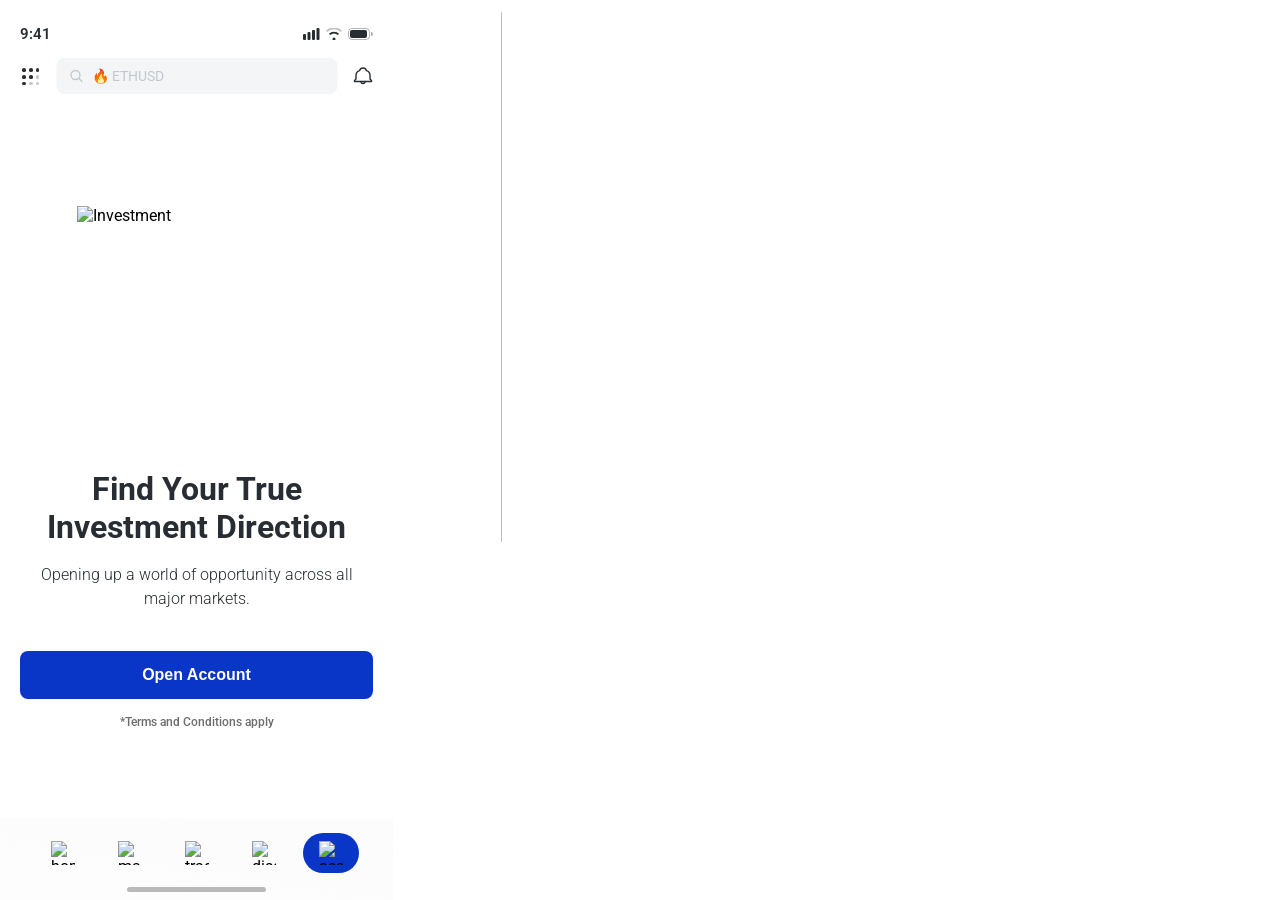
==== asset-prelogin.html @ dd7377da "Add files via upload" ====
<!DOCTYPE html>
<html lang="en">
<head>
  <meta charset="UTF-8">
  <meta name="viewport" content="width=393, initial-scale=1">
  <title>Asset – VT Markets</title>
  <link href="https://fonts.googleapis.com/css2?family=Roboto:wght@300;400;500;600;700;800&display=swap" rel="stylesheet">
  <link rel="stylesheet" href="components.css">
  <style>
    body {
    }
    .page-scroll { padding-bottom: 85px; }

    /* Background gradient ellipse */
    .bg-ellipse {
      position: absolute;
      left: -192px;
      top: 12px;
      width: 858px;
      height: 530px;
      overflow: hidden;
      pointer-events: none;
      z-index: 0;
    }
    .bg-ellipse img {
      width: 100%;
      height: 100%;
      object-fit: cover;
      transform: rotate(90deg) scaleY(-1);
      transform-origin: center;
    }

    /* Main content */
    .prelogin-content {
      position: relative;
      z-index: 1;
      display: flex;
      flex-direction: column;
      align-items: center;
      padding-top: 108px;
    }

    /* Rebate illustration */
    .rebate-wrap {
      width: 240px;
      height: 240px;
      position: relative;
      margin-bottom: 24px;
    }
    .rebate-wrap img {
      width: 100%;
      height: 100%;
      object-fit: contain;
    }

    /* Headline */
    .prelogin-title {
      font-size: 32px;
      font-weight: 700;
      line-height: 1.2;
      color: #282d34;
      text-align: center;
      width: 361px;
      margin-bottom: 16px;
    }

    /* Subtitle */
    .prelogin-subtitle {
      font-size: 16px;
      font-weight: 300;
      line-height: 1.5;
      color: #282d34;
      text-align: center;
      width: 321px;
    }

    /* CTA flows 40px below subtitle */
    .prelogin-cta {
      position: relative;
      z-index: 1;
      margin-top: 40px;
      padding: 0 20px;
      display: flex;
      flex-direction: column;
      gap: 16px;
      align-items: center;
    }
    .btn-open-account {
      width: 100%;
      height: 48px;
      background: #0a36c7;
      border: none;
      border-radius: 8px;
      font-size: 16px;
      font-weight: 600;
      color: #fff;
      cursor: pointer;
      display: flex;
      align-items: center;
      justify-content: center;
    }
    .btn-open-account:active { opacity: 0.85; }
    .prelogin-terms {
      font-size: 12px;
      font-weight: 500;
      color: rgba(30, 30, 30, 0.65);
      text-align: center;
    }
  </style>
</head>
<body>
<div class="page-scroll">

  <!-- Background ellipse -->
  <div class="bg-ellipse">
    <img src="images/prelogin-bg-ellipse.png" alt="">
  </div>

  <!-- Main content -->
  <div class="prelogin-content">
    <div class="rebate-wrap">
      <img src="images/prelogin-rebate.png" alt="Investment">
    </div>
    <h1 class="prelogin-title">Find Your True Investment Direction</h1>
    <p class="prelogin-subtitle">Opening up a world of opportunity across all major markets.</p>
  </div>

  <!-- CTA — 40px below subtitle -->
  <div class="prelogin-cta">
    <button class="btn-open-account" onclick="location.href='login.html'">Open Account</button>
    <p class="prelogin-terms">*Terms and Conditions apply</p>
  </div>

</div><!-- end page-scroll -->

  <script src="top-nav.js"></script>
  <script>TopNav.init({ showSearch: true, menuHref: 'profile-prelogin.html' });</script>
  <script src="bottom-nav.js"></script>
  <script>BottomNav.init('asset', 'prelogin');</script>
</body>
</html>
---- components.css ----
/* ═══════════════════════════════════════════════════════════
   VT Markets – Shared Reusable Components
   ═══════════════════════════════════════════════════════════ */

/* ── Base reset ── */
*, *::before, *::after { box-sizing: border-box; margin: 0; padding: 0; }
body {
  background: #fff;
  font-family: 'Roboto', sans-serif;
  width: 393px;
  min-height: 852px;
  overflow-x: hidden;
}
.page-scroll { padding-bottom: 90px; }

/* ══ Page tabs ══ */
.page-tabs {
  display: flex; align-items: center; padding: 16px 20px 0; gap: 0;
  overflow-x: auto; width: 393px; scrollbar-width: none;
}
.page-tabs::-webkit-scrollbar { display: none; }
.page-tab {
  font-size: 20px; font-weight: 600; color: #7a8699;
  line-height: 28px; padding: 0 12px; cursor: pointer;
  white-space: nowrap; position: relative; flex-shrink: 0;
}
.page-tab:first-child { padding-left: 0; }
.page-tab.active { font-weight: 600; color: #0a36c7; }
.page-tab .pt-dot,
.pt-dot {
  position: absolute; top: 2px; right: 4px;
  width: 4px; height: 4px; border-radius: 50%; background: #0a36c7;
}
/* Alias for trade.html style */
.pt-tab {
  font-size: 20px; font-weight: 600; line-height: 28px;
  color: #7a8699; cursor: pointer; position: relative;
}
.pt-tab.active { color: #0a36c7; }
.pt-tab .pt-dot {
  position: absolute; top: 3px; right: -8px;
  width: 4px; height: 4px; border-radius: 50%; background: #0a36c7;
}

/* ══ Portfolio / Equity hero section ══ */
.portfolio-section {
  padding: 16px 20px 0;
  border-bottom: 1px solid #f4f5f6;
}
.portfolio-header {
  display: flex; align-items: flex-start; justify-content: space-between;
}
.total-label {
  display: flex; align-items: center; gap: 5px;
  font-size: 14px; font-weight: 500; color: #7a8699;
}
.total-label img { width: 14px; height: 14px; }
.amount-row {
  display: flex; align-items: flex-end; gap: 5px; margin-top: 8px;
}
.amount-big {
  font-size: 26px; font-weight: 600; color: #282d34; line-height: 1;
}
.ccy-trigger {
  display: flex; align-items: center; gap: 5px;
  padding-bottom: 3px; font-size: 14px; font-weight: 600; color: #282d34;
  cursor: pointer;
}
.ccy-trigger svg { width: 8px; height: 8px; }
.pnl-row {
  display: flex; align-items: center; gap: 4px; margin-top: 8px;
  padding-bottom: 16px;
}
.pnl-label {
  font-size: 14px; font-weight: 500; color: #7a8699;
  border-bottom: 1px dashed #b6b6b6; line-height: 22px;
}
.pnl-value { font-size: 16px; font-weight: 500; color: #00b565; }
.pnl-arrow { width: 13px; height: 13px; }
.pnl-arrow svg { width: 13px; height: 13px; }
.deposit-btn {
  background: #0a36c7; border: none; border-radius: 8px;
  width: 88px; height: 40px; color: #fff;
  font-size: 14px; font-weight: 600; cursor: pointer;
  font-family: 'Roboto', sans-serif;
  display: flex; align-items: center; justify-content: center;
  flex-shrink: 0;
}

/* ══ Section header row ══ */
.section-row {
  display: flex; align-items: center;
  padding: 0 20px; height: 26px; margin-top: 32px;
}
.section-title {
  font-size: 18px; font-weight: 600; color: #1a1a1e; flex: 1;
}
.arrow-right {
  width: 20px; height: 20px; cursor: pointer;
  display: flex; align-items: center; justify-content: center;
}

/* ══ Quick links grid ══ */
.quick-links {
  display: flex; align-items: center; padding: 12px 0;
}
.ql-item {
  flex: 1; display: flex; flex-direction: column;
  align-items: center; gap: 8px; height: 56px;
  justify-content: center; cursor: pointer;
}
.ql-icon { width: 24px; height: 24px; object-fit: contain; }
.ql-label { font-size: 12px; font-weight: 500; color: #282d34; white-space: nowrap; }

/* ══ Banner / promo card ══ */
.banner-wrap { padding: 0 20px 0; overflow: hidden; }
.banner-inner {
  position: relative; display: flex; align-items: flex-start;
  gap: 12px; padding: 16px 0;
}
.banner-img { width: 70px; height: 70px; object-fit: contain; flex-shrink: 0; }
.banner-body { flex: 1; min-width: 0; }
.banner-cat { font-size: 12px; color: #7a8699; font-weight: 400; height: 12px; }
.banner-title-text {
  font-size: 14px; font-weight: 500; color: #282d34;
  margin-top: 8px; line-height: 1.4;
}
.banner-foot {
  display: flex; align-items: center; justify-content: space-between;
  margin-top: 8px;
}
.banner-dots { display: flex; gap: 2px; align-items: center; }
.b-dot { width: 2px; height: 2px; border-radius: 50%; background: #c2c7d0; }
.b-dot.on { width: 8px; height: 2px; border-radius: 1px; background: #282d34; }
.banner-arrow-img { width: 10px; height: 10px; }
.banner-close {
  position: absolute; top: 9px; right: 0;
  width: 16px; height: 16px; background: #f4f5f6;
  border: none; border-radius: 8px;
  display: flex; align-items: center; justify-content: center;
  cursor: pointer; padding: 0;
}
.banner-close img { width: 12px; height: 12px; }

/* ══ Top Trader cards (horizontal scroll) ══ */
.top-trader-section {
  padding-top: 20px; padding-left: 20px;
  overflow-x: hidden; position: relative; z-index: 2;
}
.trader-cards-row {
  display: flex; gap: 16px;
  padding-top: 36px; padding-bottom: 20px;
  overflow-x: auto; overflow-y: visible;
  scrollbar-width: none;
}
.trader-cards-row::-webkit-scrollbar { display: none; }
.trader-card {
  width: 160px; height: 198px;
  background: rgba(85,132,250,0.04);
  backdrop-filter: blur(50px);
  border: 0.5px solid #d4d6db; border-radius: 8px;
  position: relative; flex-shrink: 0; overflow: visible;
}
.trader-card-bg {
  position: absolute; inset: 0; width: 100%; height: 100%;
  object-fit: cover; border-radius: 8px;
  clip-path: inset(0 round 8px);
}
.trader-divider {
  position: absolute; left: 16px; right: 16px;
  top: 66px; height: 0.5px; background: #d4d6db;
}
.trader-avatar {
  position: absolute; left: 50%; top: -30px;
  transform: translateX(-50%);
}
.trader-avatar img {
  width: 44px; height: 44px; border-radius: 50%;
  object-fit: cover; border: 2.5px solid transparent;
}
.trader-card:has(.rank-gold) .trader-avatar img   { border-color: #e39f1b; }
.trader-card:has(.rank-silver) .trader-avatar img  { border-color: #b6b6b6; }
.trader-card:has(.rank-bronze) .trader-avatar img  { border-color: #b1917b; }
.trader-rank {
  position: absolute; left: 50%; top: 4px;
  transform: translateX(-50%);
  padding: 2px 4px; border-radius: 2px;
  font-size: 8px; font-weight: 700; color: #fff;
  letter-spacing: 0.3px; white-space: nowrap;
  text-shadow: 0.1px 0.1px 0px #8c2307;
}
.rank-gold   { background: linear-gradient(101deg, rgba(255,214,134,0.8) 5%, rgba(227,159,27,0.8) 99%); }
.rank-silver { background: linear-gradient(110deg, #b6b6b6 23%, #cecdce 35%, #b8b5ac 100%); }
.rank-bronze { background: linear-gradient(101deg, rgba(247,207,175,0.8) 5%, rgba(177,145,123,0.8) 99%); }
.trader-name {
  position: absolute; left: 50%; transform: translateX(-50%);
  top: 28px; font-size: 12px; font-weight: 700;
  color: #282d34; white-space: nowrap;
}
.trader-followers {
  position: absolute; left: 50%; transform: translateX(-50%);
  top: 46px; display: flex; align-items: center; gap: 4px;
}
.trader-followers img  { width: 12px; height: 12px; }
.trader-followers span { font-size: 12px; font-weight: 500; color: #282d34; }
.trader-return-label {
  position: absolute; left: 50%; transform: translateX(-50%);
  top: 71px; font-size: 10px; font-weight: 500;
  color: #7a8699; text-align: center; white-space: nowrap;
}
.trader-return-value {
  position: absolute; left: 50%; transform: translateX(-50%);
  top: 83px; font-size: 14px; font-weight: 700;
  color: #00b565; white-space: nowrap;
}
.trader-chart {
  position: absolute; left: 13px; right: 13px;
  top: 103px; height: 32px;
}
.trader-chart img { width: 100%; height: 100%; object-fit: cover; }
.trader-stats {
  position: absolute; left: 16px; right: 16px;
  top: 137px; display: flex;
  justify-content: space-between; align-items: flex-end;
}
.trader-stat { text-align: center; }
.trader-stat-value { font-size: 10px; font-weight: 600; color: #282d34; display: block; text-align: center; }
.trader-stat-label { font-size: 10px; font-weight: 500; color: #c2c7d0; display: block; text-align: center; }
.risk-badge {
  width: 11px; height: 11.4px; border-radius: 1.6px;
  display: flex; align-items: center; justify-content: center;
  margin: 0 auto 2px; font-size: 8.6px; font-weight: 700; color: #fff;
}
.risk-low { background: #31ca8d; border: 0.4px solid #75d8b1; }
.risk-med { background: #d9bf91; border: 0.4px solid #d9bf91; }
.trader-view-btn {
  position: absolute; left: 16px; right: 16px; bottom: 8px;
  height: 24px; background: rgba(255,255,255,0.92);
  border-radius: 4px; display: flex; align-items: center;
  justify-content: center;
  box-shadow: 0 4px 7px rgba(10,54,199,0.1);
  font-size: 10px; font-weight: 500; color: #000; cursor: pointer;
}

/* ══ e-row: coin list row ══ */
.e-row {
  display: flex; align-items: center; gap: 8px;
  padding: 12px 0; border-bottom: 1px solid #f4f5f6;
}
.e-coin { width: 24px; height: 24px; border-radius: 50%; flex-shrink: 0; object-fit: cover; }
.e-info { flex: 1; min-width: 0; }
.e-name { font-size: 14px; font-weight: 600; color: #282d34; line-height: 22px; }
.e-sub  { font-size: 12px; font-weight: 400; color: #7a8699; line-height: 18px; }
.e-right { display: flex; align-items: center; gap: 6px; flex-shrink: 0; }
.e-price { font-size: 14px; font-weight: 500; color: #282d34; }
.e-chg {
  height: 18px; padding: 0 4px; border-radius: 4px;
  font-size: 12px; font-weight: 500; line-height: 18px;
  display: flex; align-items: center; white-space: nowrap;
}
.e-chg.up { background: rgba(0,181,101,0.06); color: #00b565; }
.e-chg.dn { background: rgba(255,44,64,0.12); color: #ff2c40; }

/* e-row flash animation (full-width, opposite gradient directions) */
@keyframes eRowFlashGreen {
  0%   { background: linear-gradient(270deg, rgba(0,181,101,0.18) 0%, rgba(0,181,101,0) 100%); }
  100% { background: linear-gradient(270deg, rgba(0,181,101,0) 0%, rgba(0,181,101,0) 100%); }
}
@keyframes eRowFlashRed {
  0%   { background: linear-gradient(90deg, rgba(255,44,64,0) 0%, rgba(255,44,64,0.18) 100%); }
  100% { background: linear-gradient(90deg, rgba(255,44,64,0) 0%, rgba(255,44,64,0) 100%); }
}
.e-row.flash-green, .e-row.flash-red {
  margin-left: -20px; margin-right: -20px;
  padding-left: 20px; padding-right: 20px;
}
.e-row.flash-green { animation: eRowFlashGreen 0.8s ease-out; }
.e-row.flash-red   { animation: eRowFlashRed 0.8s ease-out; }

/* Spotlight cards reuse the same flash animations */
.spotlight-main.flash-green, .mini-card.flash-green, .mover-card.flash-green { animation: eRowFlashGreen 0.8s ease-out; }
.spotlight-main.flash-red,   .mini-card.flash-red,   .mover-card.flash-red   { animation: eRowFlashRed 0.8s ease-out; }

/* ══ t-card: trading card row ══ */
.t-card {
  padding: 12px 0; border-bottom: 1px solid #f4f5f6;
  display: flex; flex-direction: column; gap: 12px;
}
.t-card-header {
  display: flex; align-items: center; justify-content: space-between;
}
.t-card-name { display: flex; align-items: center; gap: 8px; }
.t-symbol { font-size: 14px; font-weight: 600; color: #282d34; }
.t-trade-row {
  display: flex; align-items: center; gap: 12px; position: relative;
}
.t-sell {
  flex: 1; height: 40px; border-radius: 4px;
  background: rgba(255,44,64,0.08);
  display: flex; align-items: center; gap: 8px;
  padding: 0 12px; font-size: 16px; font-weight: 600; color: #282d34;
}
.t-buy {
  flex: 1; height: 40px; border-radius: 4px;
  background: rgba(0,181,101,0.08);
  display: flex; align-items: center; justify-content: flex-end;
  gap: 8px; padding: 0 12px;
  font-size: 16px; font-weight: 600; color: #282d34;
}
.t-spread {
  position: absolute; left: 50%; top: 50%;
  transform: translate(-50%, -50%);
  font-size: 10px; font-weight: 400; color: #7a8699;
  background: #fff; padding: 2px 4px; border-radius: 4px;
  border: 0.5px solid #e8e9ea;
}
.t-sell.flash-up, .t-buy.flash-up { color: #00b565; transition: color 0.15s; }
.t-sell.flash-dn, .t-buy.flash-dn { color: #ff2c40; transition: color 0.15s; }

/* ══ News section ══ */
.news-section { padding: 0; }
.news-item {
  display: flex; gap: 16px; align-items: flex-start;
  padding: 16px 20px; border-bottom: 1px solid #f4f5f6;
}
.news-body { flex: 1; min-width: 0; }
.news-title { font-size: 14px; font-weight: 600; color: #282d34; line-height: 1.4; }
.news-sub   { font-size: 12px; font-weight: 500; color: #7a8699; margin-top: 4px; }
.news-time  { font-size: 10px; color: #c2c7d0; margin-top: 4px; }
.news-thumb { width: 68px; height: 68px; border-radius: 6px; flex-shrink: 0; overflow: hidden; }
.news-thumb img { width: 100%; height: 100%; object-fit: cover; }

/* ══ Filter pills ══ */
.filter-pills {
  display: flex; align-items: center; gap: 8px;
  padding: 0 20px; width: 393px;
  overflow-x: auto; scrollbar-width: none;
}
.filter-pills::-webkit-scrollbar { display: none; }
.pill {
  height: 32px; border-radius: 30px;
  font-size: 14px; font-weight: 400; color: #7a8699;
  background: #fff; cursor: pointer; white-space: nowrap;
  border: 1px solid #f4f5f6; outline: none;
  display: flex; align-items: center; justify-content: center;
  padding: 0 12px; line-height: 22px;
  font-family: 'Roboto', sans-serif; flex-shrink: 0;
}
.pill.active {
  background: #e8f1ff; color: #0a36c7; font-weight: 600;
  border-color: #f4f5f6;
}

/* ══ View toggle (list/card switch) ══ */
.view-toggle {
  display: flex; gap: 4px; background: #f4f5f6;
  border-radius: 6px; padding: 4px; height: 30px; width: 82px;
}
.view-opt {
  flex: 1; border: none; background: none; border-radius: 4px;
  cursor: pointer; display: flex; align-items: center;
  justify-content: center; padding: 0;
}
.view-opt { color: #c2c7d0; }
.view-opt.on { background: #fff; box-shadow: 0 1px 2px rgba(0,0,0,0.08); color: #282d34; }
.view-opt img, .view-opt svg { width: 14px; height: 14px; }
.view-opt img { opacity: 0.35; }
.view-opt.on img { opacity: 1; }

/* ══ Search bar ══ */
.search-wrap { padding: 0 20px; margin-top: 16px; }
.search-bar {
  height: 36px; background: #f4f5f6; border-radius: 8px;
  display: flex; align-items: center; gap: 8px; padding: 0 12px;
}
.search-bar span { font-size: 14px; color: #c2c7d0; font-weight: 400; }
.search-ticker-wrap { overflow: hidden; height: 20px; position: relative; }
.search-ticker {
  display: flex; flex-direction: column;
  transition: transform 0.4s cubic-bezier(0.4,0,0.2,1);
}
.search-ticker span {
  height: 20px; line-height: 20px; font-size: 14px;
  color: #c2c7d0; font-weight: 400; white-space: nowrap;
}

/* ══ Watchlist column headers ══ */
.wl-col-headers {
  display: flex; align-items: center; justify-content: space-between;
  padding: 8px 20px;
}
.wl-col-label {
  display: flex; align-items: center; gap: 4px;
  font-size: 12px; font-weight: 400; color: #7a8699;
}
.wl-sort-arrows { display: flex; flex-direction: column; gap: 1px; height: 16px; justify-content: center; cursor: pointer; }
.wl-sort-arrows .arr-up, .wl-sort-arrows .arr-dn { fill: #c2c7d0; transition: fill 0.15s; }
.wl-sort-arrows.asc .arr-up { fill: #282d34; }
.wl-sort-arrows.asc .arr-dn { fill: #c2c7d0; }
.wl-sort-arrows.desc .arr-up { fill: #c2c7d0; }
.wl-sort-arrows.desc .arr-dn { fill: #282d34; }
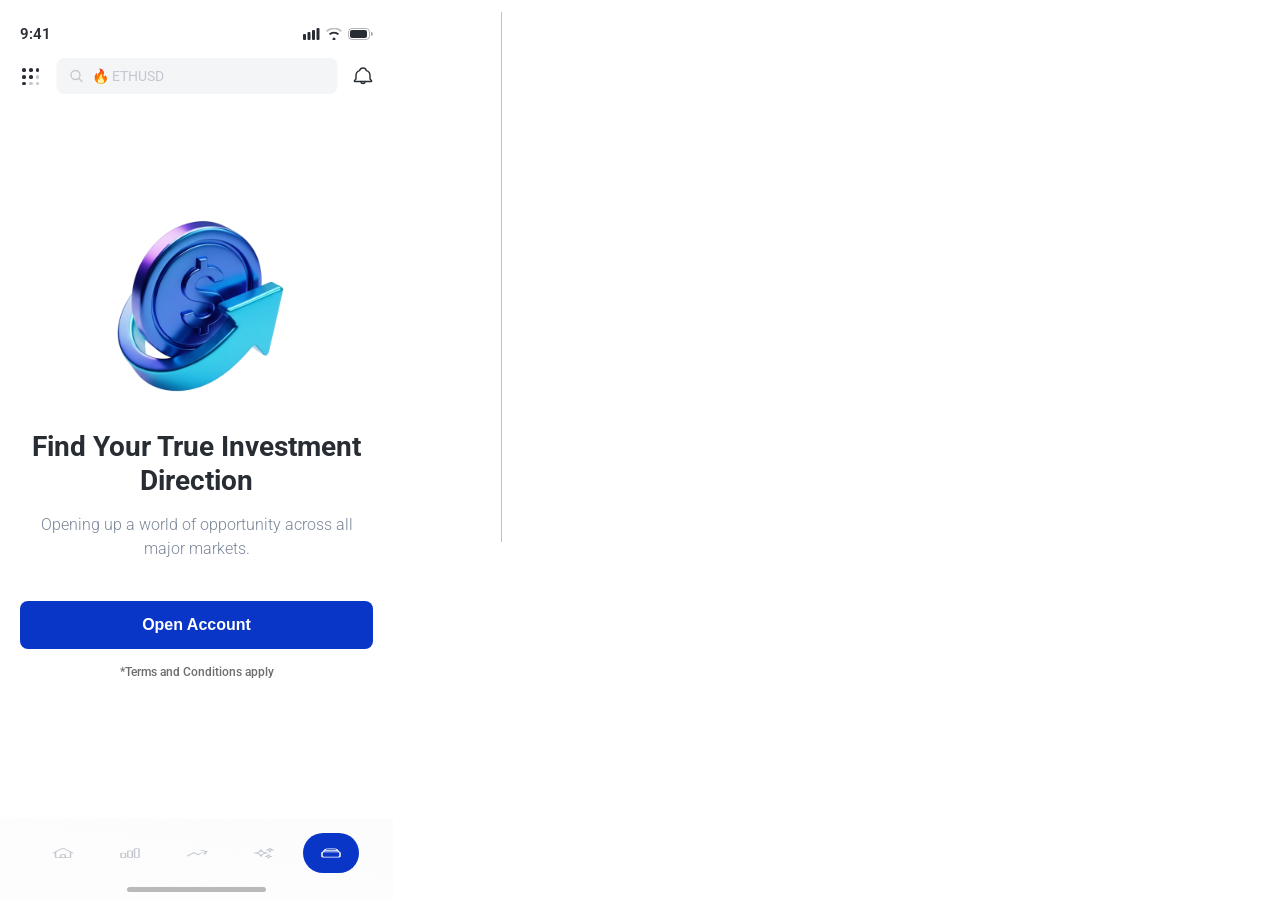
==== commit 84a430eb: "Add files via upload" ====
--- a/asset-prelogin.html
+++ b/asset-prelogin.html
@@ -42,8 +42,8 @@
 
     /* Rebate illustration */
     .rebate-wrap {
-      width: 240px;
-      height: 240px;
+      width: 200px;
+      height: 200px;
       position: relative;
       margin-bottom: 24px;
     }
@@ -55,7 +55,7 @@
 
     /* Headline */
     .prelogin-title {
-      font-size: 32px;
+      font-size: 28px;
       font-weight: 700;
       line-height: 1.2;
       color: #282d34;
@@ -69,7 +69,7 @@
       font-size: 16px;
       font-weight: 300;
       line-height: 1.5;
-      color: #282d34;
+      color: #7a8699;
       text-align: center;
       width: 321px;
     }
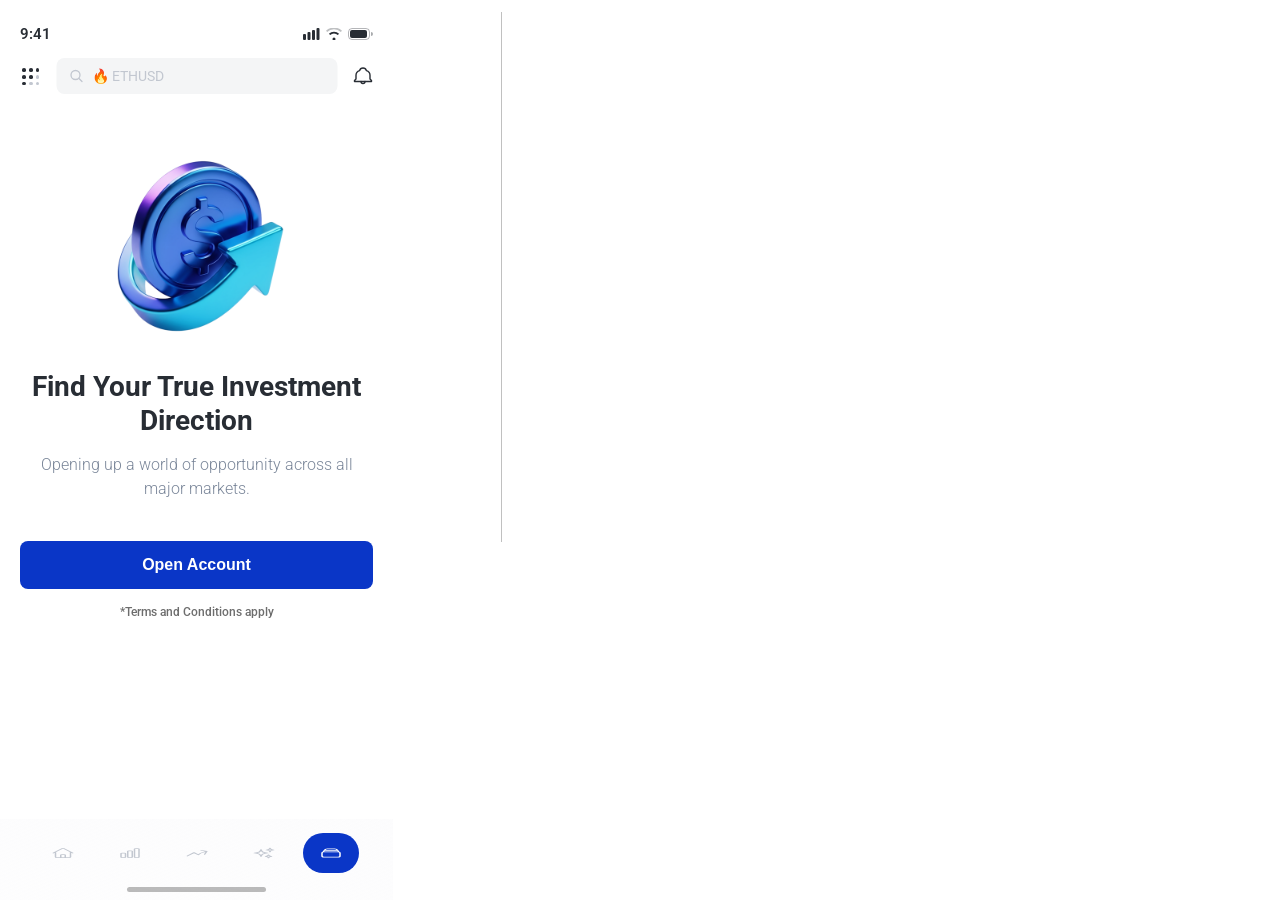
==== commit cc5d641a: "Add files via upload" ====
--- a/asset-prelogin.html
+++ b/asset-prelogin.html
@@ -37,7 +37,7 @@
       display: flex;
       flex-direction: column;
       align-items: center;
-      padding-top: 108px;
+      padding-top: 48px;
     }
 
     /* Rebate illustration */
